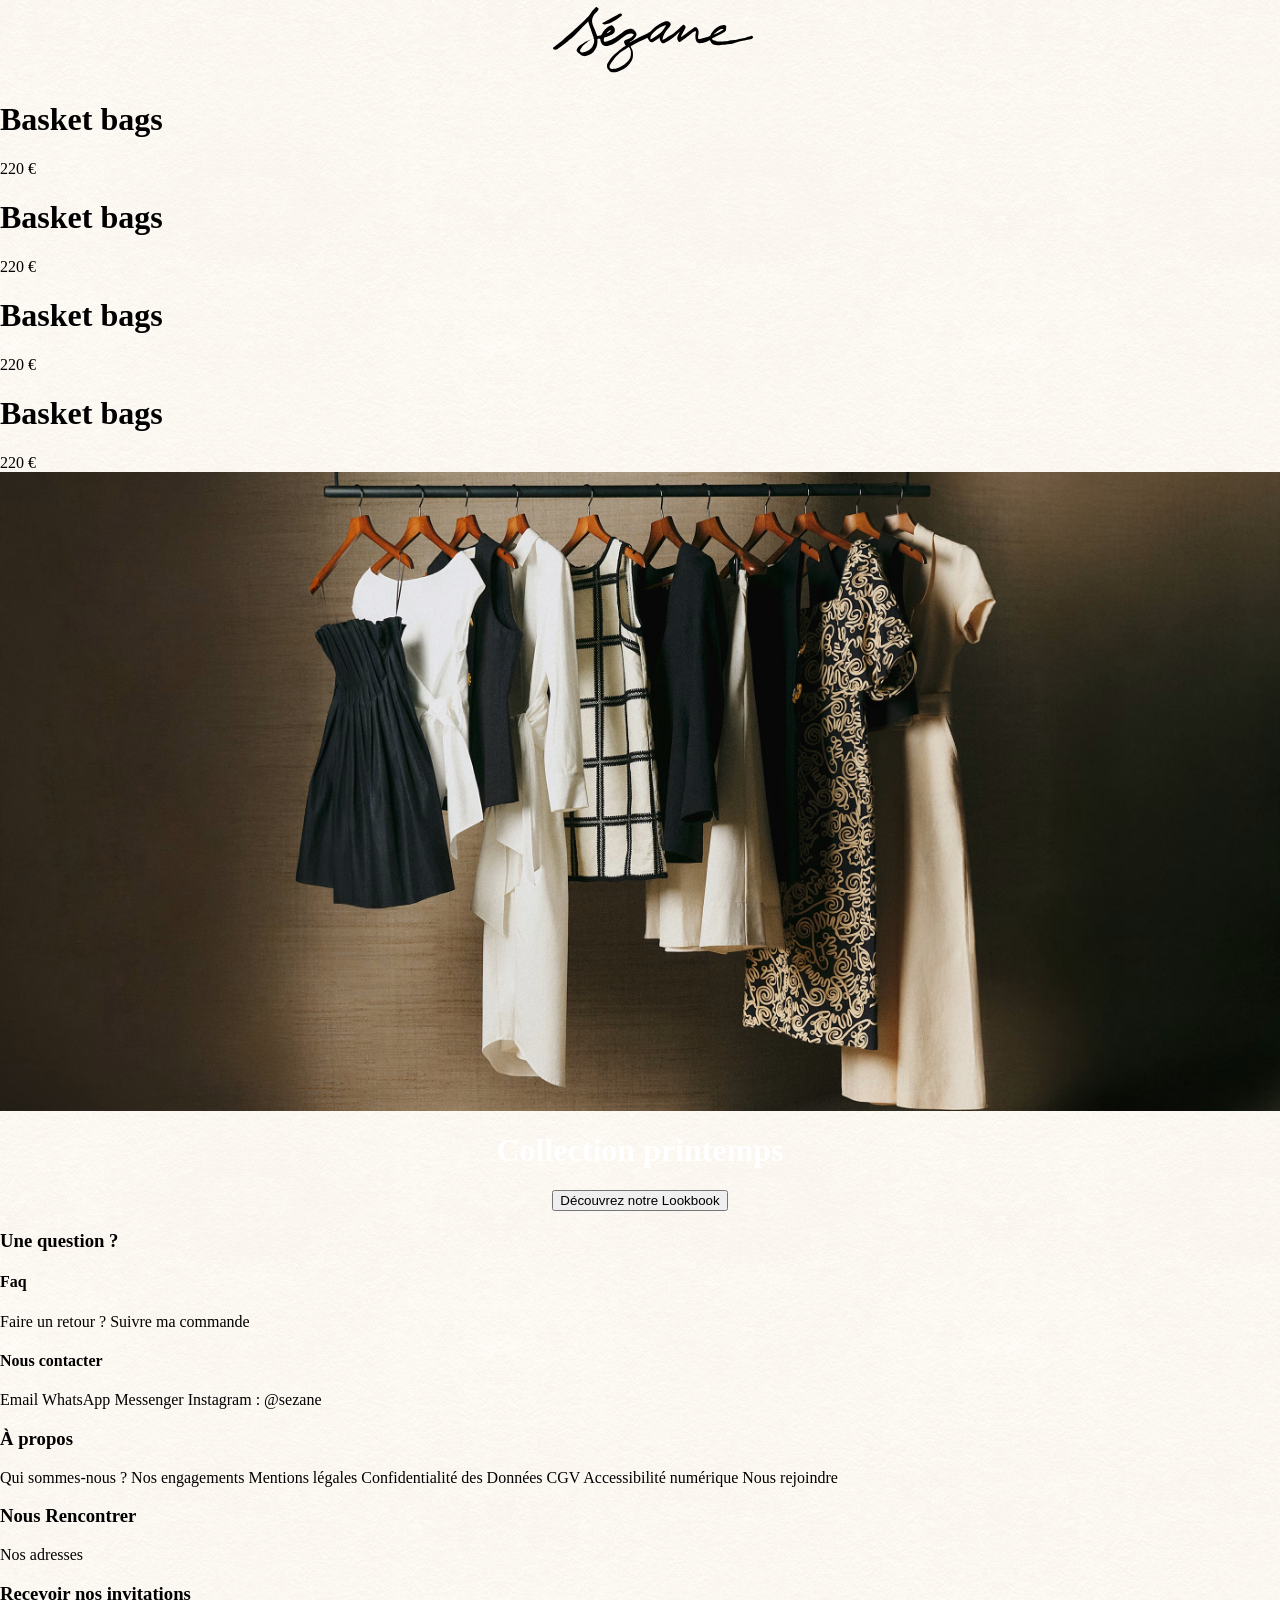
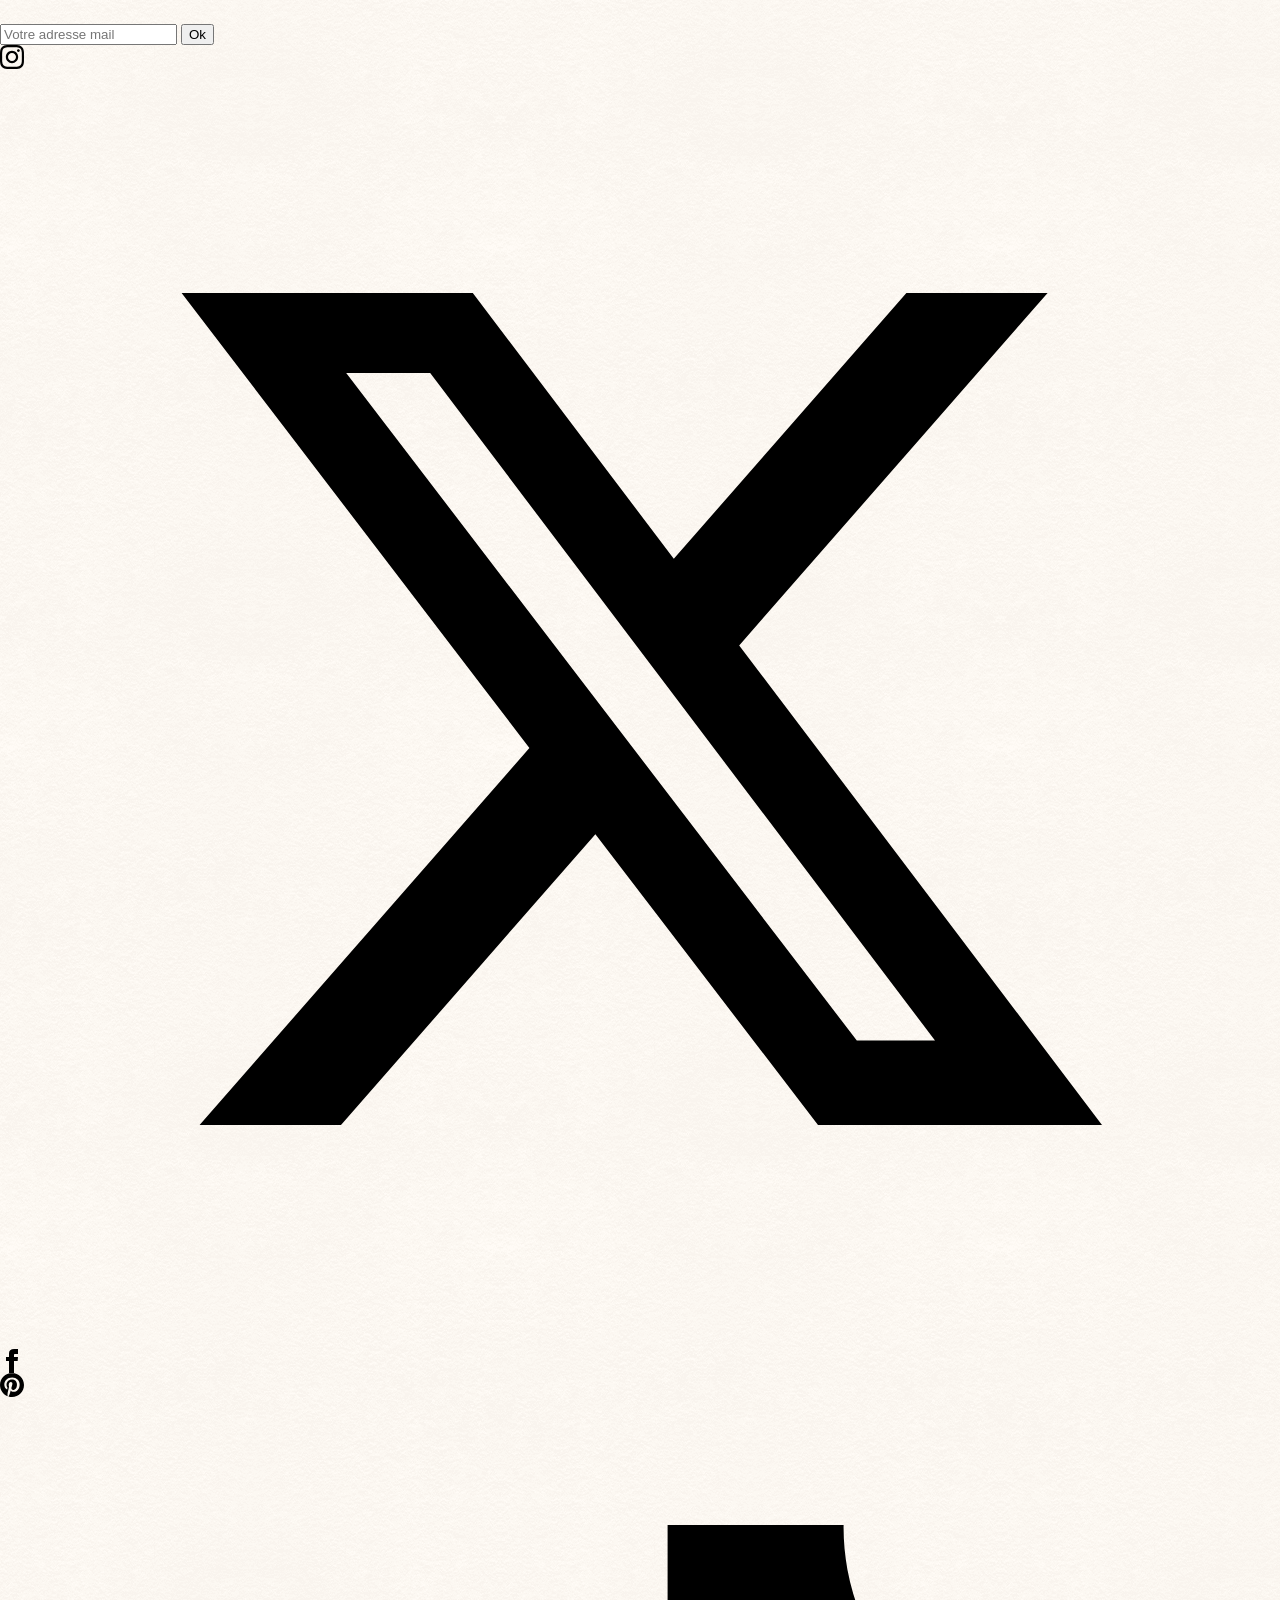
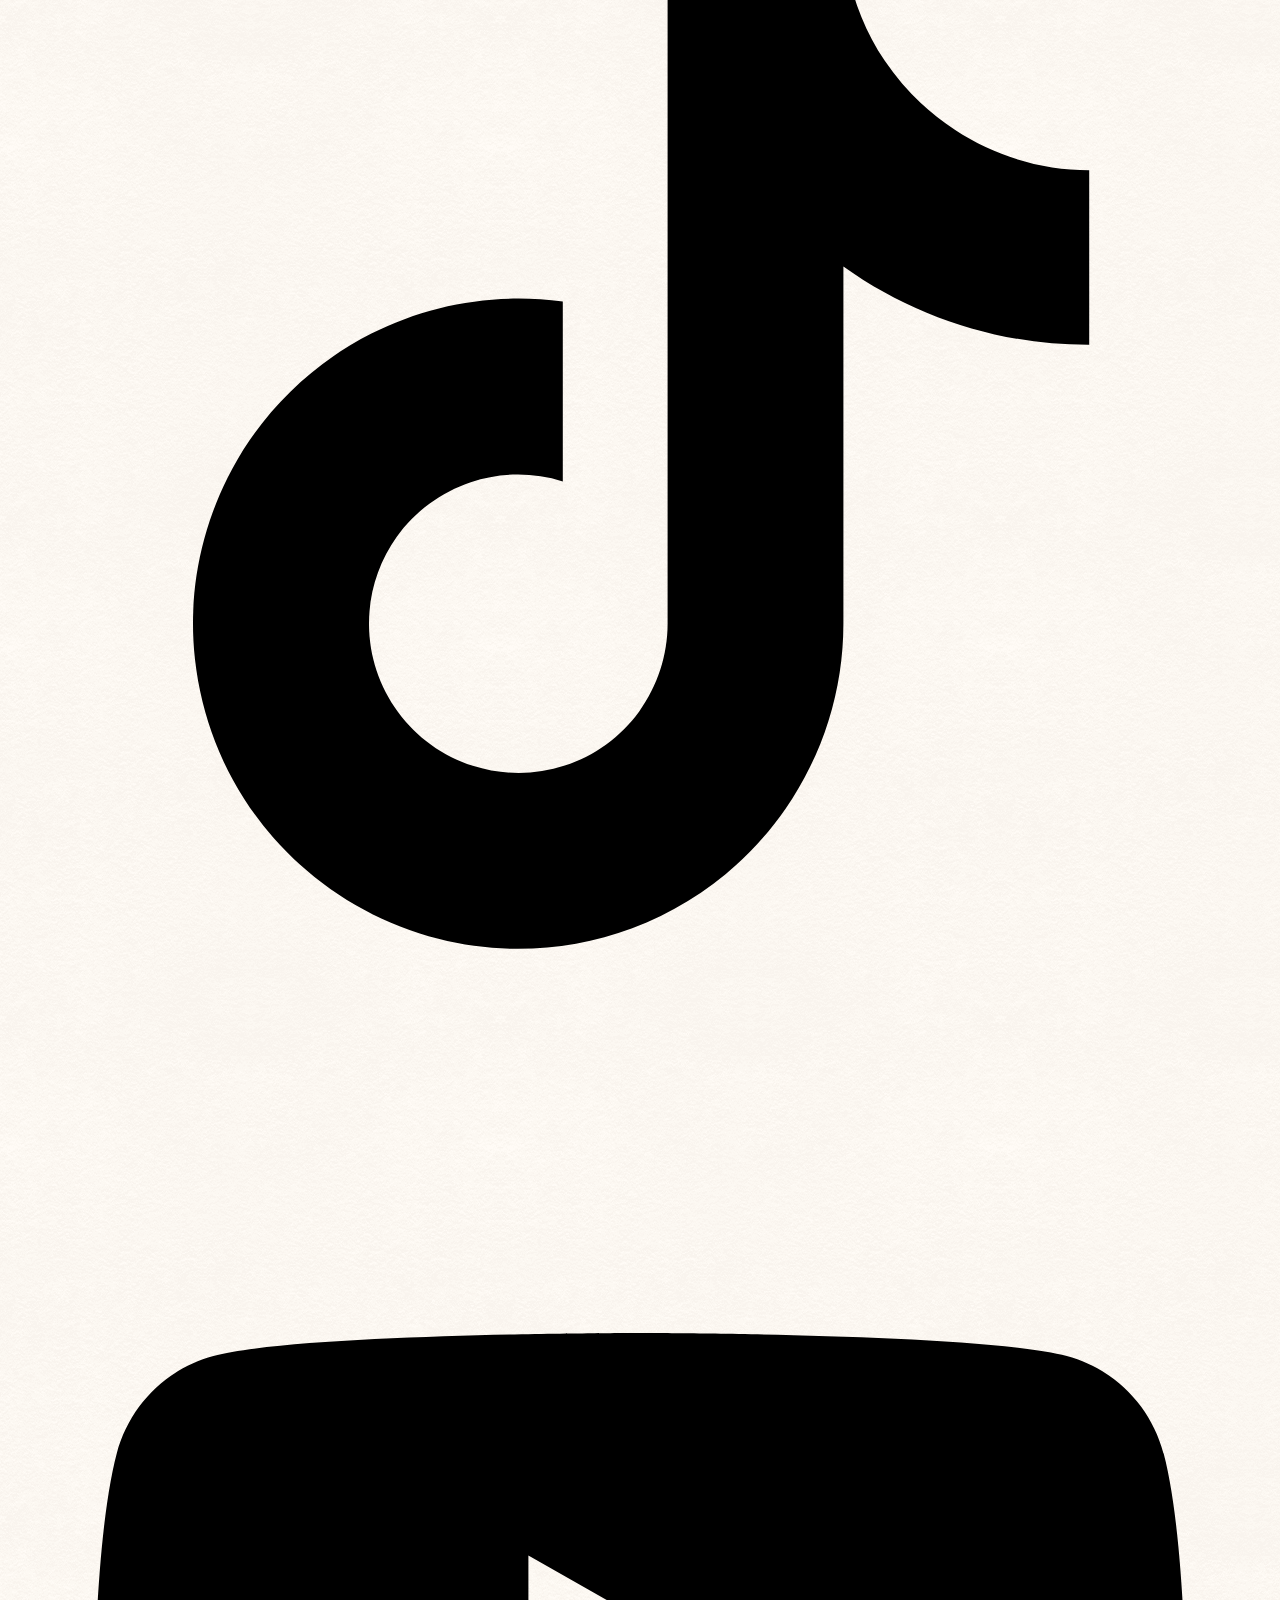
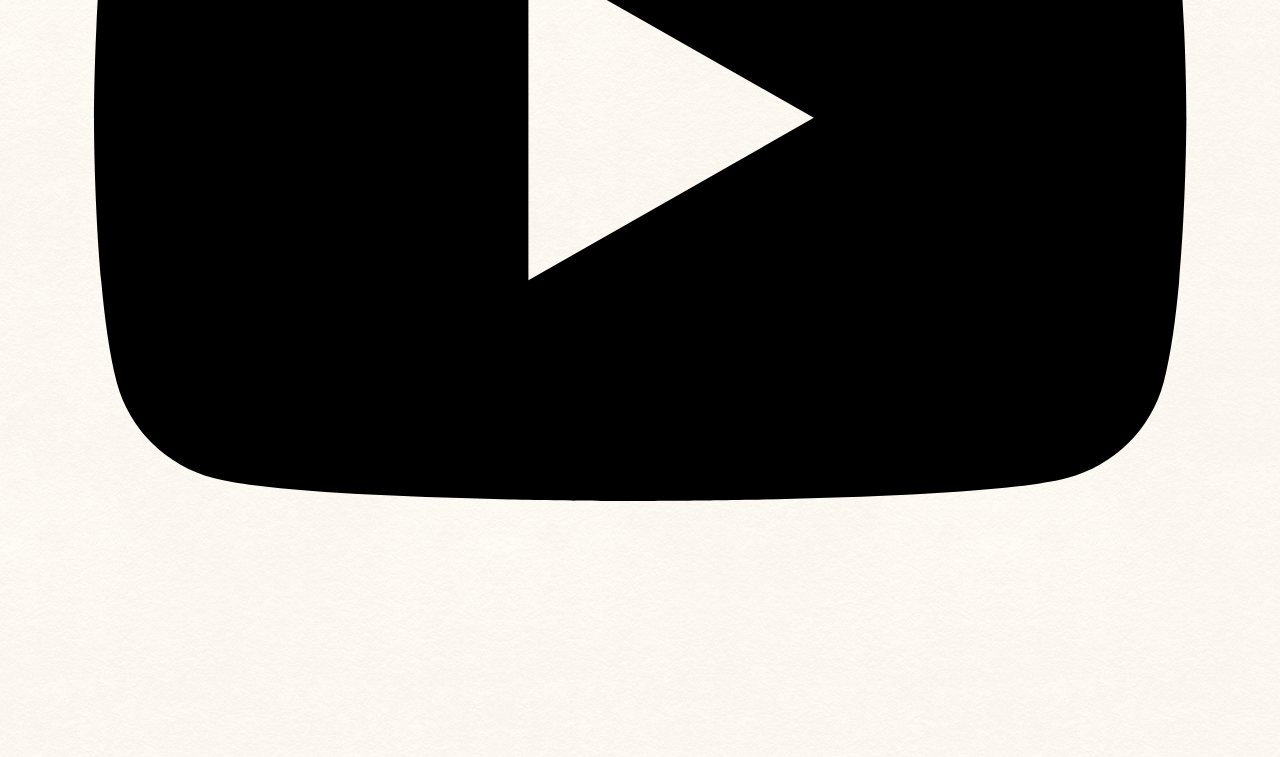
==== top30.html @ 998bc455 "version midi" ====
<!DOCTYPE html>
<html lang="en">

<head>
    <meta charset="UTF-8">
    <meta name="viewport" content="width=device-width, initial-scale=1.0">
    <title>Document</title>
    <link rel="stylesheet" href="styles/styles.css">
    <title>Exercice 1</title>
</head>

<body>
    <!-- Barre de navigation -->
    <nav>
        <div class="nav-lien">
            <a href="./index.html">shop</a>
            <a href="">New in</a>
            <a href="">Shirts</a>
            <a href="">Gift Cards</a>
            <a href="">Top 30</a>
            <a href="">Accessories</a>
            <a href="">Last chance</a>
            <a href="">For him</a>
            <a href="">About</a>
            <a href="./contact.html">Faq</a>
        </div>
        <!-- Menu Burger -->
        <div class="menu-burger">
            <div class="burger"></div>
            <div class="burger"></div>
            <div class="burger"></div>
        </div>
        <!-- Logo  sézane -->
        <div class="logo"><img src="./img/logo-sezane.svg" alt="">
    </nav>
    <!-- Image cliquable pour acheter sacs à mains -->
    <div class="wrapper2">
        <div class="cards-sac">
            <a href=""><img src="./" alt=""></a>
            <h1>Basket bags</h1>
            <div class="barrenoir"></div>
            <span>220 €</span>
        </div>
        <div class="cards-sac">
            <a href=""><img src="./" alt=""></a>
            <h1>Basket bags</h1>
            <div class="barrenoir"></div>
            <span>220 €</span>
        </div>
        <div class="cards-sac">
            <a href=""><img src="./" alt=""></a>
            <h1>Basket bags</h1>
            <div class="barrenoir"></div>
            <span>220 €</span>
        </div>
        <div class="cards-sac">
            <a href=""><img src="./" alt=""></a>
            <h1>Basket bags</h1>
            <div class="barrenoir"></div>
            <span>220 €</span>
        </div>
        <!-- Collection printemps avec la découverte de lookbook -->
        <div class="lookbook">
            <a href=""><img src="./img/background_dresses.avif" alt=""></a>
            <h1>Collection printemps</h1>
            <button>Découvrez notre Lookbook</button>
        </div>
    </div>
    <!-- La partie footer qui est en bas de page -->
    <footer>
        <!-- 1ere block du footer-->
        <div class="question">
            <h3>Une question ?</h3>
            <h4>Faq</h4>
            <span>Faire un retour ?</span>
            <span>Suivre ma commande</span>
            <h4>Nous contacter</h4>
            <span>Email</span>
            <span>WhatsApp</span>
            <span>Messenger</span>
            <span>Instagram : @sezane</span>
        </div>
        <!-- 2eme block du footer -->
        <div class="apropos">
            <h3>À propos</h3>
            <span>Qui sommes-nous ?</span>
            <span>Nos engagements</span>
            <span>Mentions légales</span>
            <span>Confidentialité des Données</span>
            <span>CGV</span>
            <span>Accessibilité numérique</span>
            <span>Nous rejoindre</span>
        </div>
        <!-- 3eme block du footer -->
        <div class="nousrencontrer">
            <h3>Nous Rencontrer</h3>
            <span>Nos adresses</span>
        </div>
        <!-- 4eme block du footer -->
        <div class="recevoir">
            <h3>Recevoir nos invitations</h3>
            <input type="email" placeholder="Votre adresse mail">
            <button class="buttonOk" type="button">Ok</button>
            <!-- Logo cliquable pour siteweb -->
            <div class="logofooter">
                <img src="img/Logo facebook/iconmonstr-instagram-11.svg" alt="">
                <img src="img/Logo facebook/x-twitter-brands-solid-full.svg" alt="">
                <img src="img/Logo facebook/iconmonstr-facebook-1.svg" alt="">
                <img src="img/Logo facebook/iconmonstr-pinterest-1.svg" alt="">
                <img src="img/Logo facebook/tiktok-brands-solid-full.svg" alt="">
                <img src="img/Logo facebook/youtube-brands-solid-full.svg" alt="">
            </div>
        </div>
    </footer>
</body>
---- styles/styles.css ----
/* Permet de faire tenir les padding & border dans les largeurs des boites */
*,
*::before,
*::after {
    box-sizing: border-box;
}

img {
    display: block;
    max-width: 100%;
}

body {
    margin: 0;
    background-image: url(../img/bg_pattern.png);
    padding-top: 80px;
}



.logo {
    width: 200px;
    margin: 0 auto;
}

nav {

    display: flex;
    position: fixed;
    justify-content: space-between;
    align-items: center;
    width: 100%;
    padding: 10px 20px;
    top: 0;
    left: 0;
    height: 80px;
    z-index:3;



}

.menu-burger {

    width: 25px;
    height: 20px;
    display: flex;
    flex-direction: column;
    justify-content: space-between;

}

.burger {
    width: 100%;
    height: 5px;
    color: black;
    border-radius: 2px;
}

.nav-lien a {
    display: none;
}

.wrapper {
    width: 100%;
    display: grid;

}

.cards {
    position: relative;
    text-align: center;
    color: white;

}

.texte-centre {
    position: absolute;
    top: 50%;
    left: 50%;
    transform: translate(-50%,-50%);

}

.grid-cards{
    display: grid;
    grid-template-columns: repeat(2,1fr);

}

.cards:nth-child (9){
    display: grid;
    grid-template-columns: 1fr;
    width: 100vw;

}
}
.cards:nth-child (10){
    display: grid;
    grid-template-columns: 1fr;
    width: 100vw;
    

} 
.cards:nth-child (11){

    object-fit:cover;
    width: 100vw;
    height: 100vh;
 } 

.lookbook{

    object-fit: cover;
    position: relative;
    text-align: center;
    color: white;
    align-items:center ;
    justify-content: center;
    
}


.collection {
    position: absolute;
    top:40%;
    left: 50%;
    transform: translate(-50%,-50%);
    
}

.button{
    position: absolute;
    top:55%;
    left:50%;
    transform: translate(-50%,-50%);
    padding: 20px 40px;
    background-color: transparent;
}
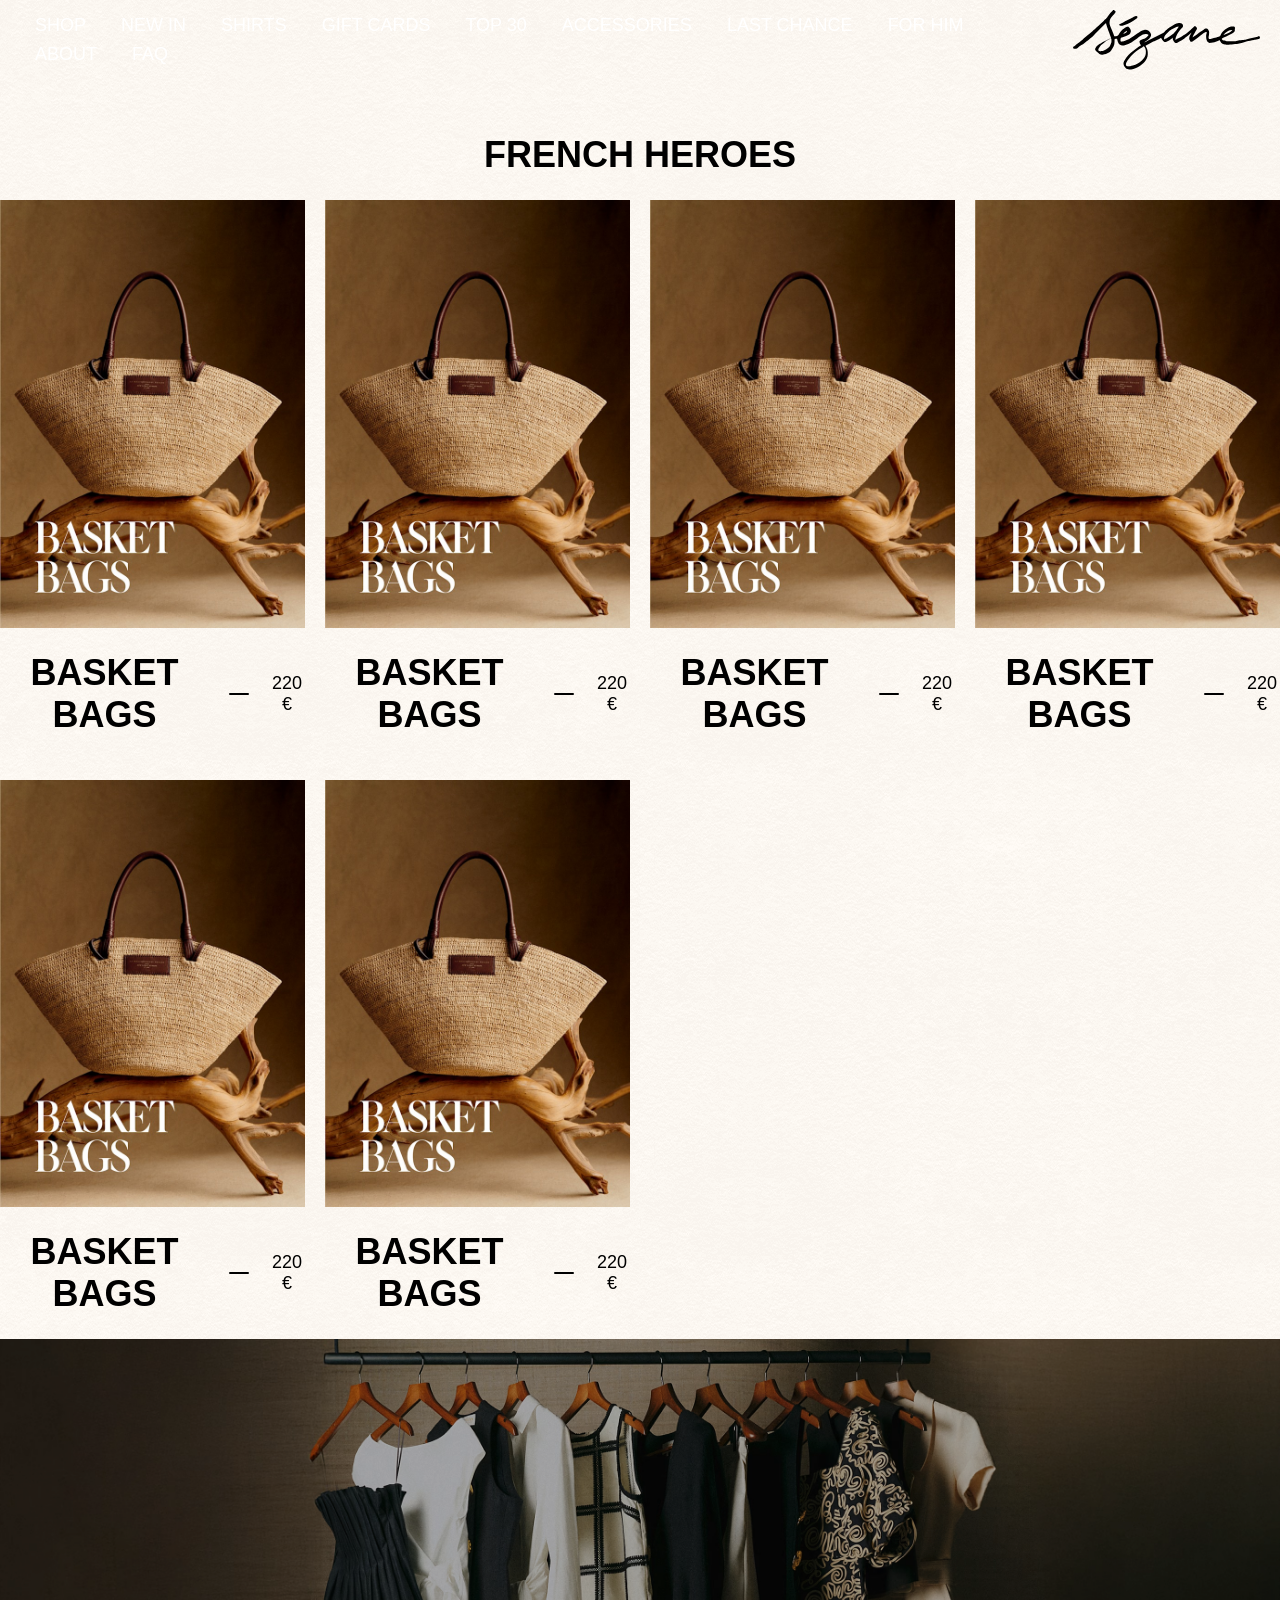
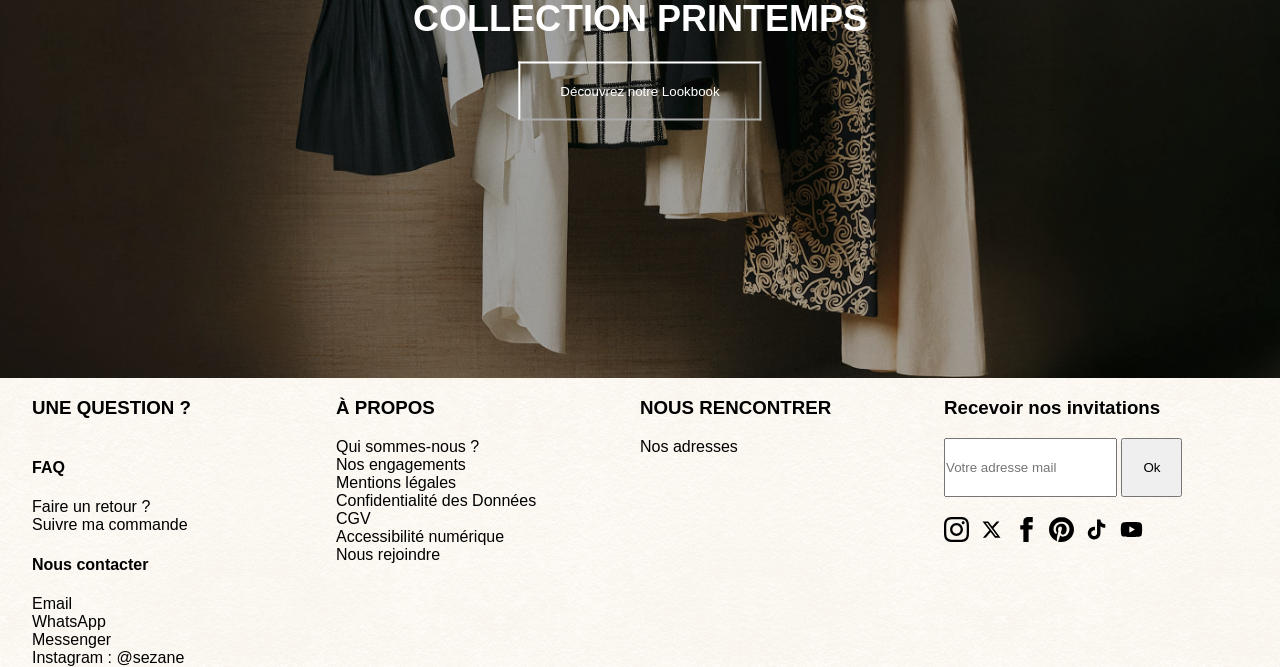
==== commit c4aa36c9: "Envoie final" ====
--- a/top30.html
+++ b/top30.html
@@ -13,7 +13,7 @@
     <!-- Barre de navigation -->
     <nav>
         <div class="nav-lien">
-            <a href="./index.html">shop</a>
+            <a href="">shop</a>
             <a href="">New in</a>
             <a href="">Shirts</a>
             <a href="">Gift Cards</a>
@@ -22,7 +22,7 @@
             <a href="">Last chance</a>
             <a href="">For him</a>
             <a href="">About</a>
-            <a href="./contact.html">Faq</a>
+            <a href="">Faq</a>
         </div>
         <!-- Menu Burger -->
         <div class="menu-burger">
@@ -31,47 +31,77 @@
             <div class="burger"></div>
         </div>
         <!-- Logo  sézane -->
-        <div class="logo"><img src="./img/logo-sezane.svg" alt="">
+        <a href="./index.html">
+            <div class="logo"><img src="./img/logo-sezane.svg" alt="">
+        </a>
     </nav>
+    <!-- Titre principale -->
+    <div class="heroes">
+        <h1>French Heroes</h1>
+    </div>
     <!-- Image cliquable pour acheter sacs à mains -->
-    <div class="wrapper2">
-        <div class="cards-sac">
-            <a href=""><img src="./" alt=""></a>
-            <h1>Basket bags</h1>
-            <div class="barrenoir"></div>
-            <span>220 €</span>
+    <div class="grid-sacs">
+        <div class="cards-sacs">
+            <a href=""><img src="./img/shop1.jpg" alt=""></a>
+            <div class="basket">
+                <h1>Basket bags</h1>
+                <div class="barrenoir"></div>
+                <span>220 €</span>
+            </div>
         </div>
-        <div class="cards-sac">
-            <a href=""><img src="./" alt=""></a>
-            <h1>Basket bags</h1>
-            <div class="barrenoir"></div>
-            <span>220 €</span>
+        <div class="cards-sacs">
+            <a href=""><img src="./img/shop1.jpg" alt=""></a>
+            <div class="basket">
+                <h1>Basket bags</h1>
+                <div class="barrenoir"></div>
+                <span>220 €</span>
+            </div>
         </div>
-        <div class="cards-sac">
-            <a href=""><img src="./" alt=""></a>
-            <h1>Basket bags</h1>
-            <div class="barrenoir"></div>
-            <span>220 €</span>
+        <div class="cards-sacs">
+            <a href=""><img src="./img/shop1.jpg" alt=""></a>
+            <div class="basket">
+                <h1>Basket bags</h1>
+                <div class="barrenoir"></div>
+                <span>220 €</span>
+            </div>
         </div>
-        <div class="cards-sac">
-            <a href=""><img src="./" alt=""></a>
-            <h1>Basket bags</h1>
-            <div class="barrenoir"></div>
-            <span>220 €</span>
+        <div class="cards-sacs">
+            <a href=""><img src="./img/shop1.jpg" alt=""></a>
+            <div class="basket">
+                <h1>Basket bags</h1>
+                <div class="barrenoir"></div>
+                <span>220 €</span>
+            </div>
         </div>
-        <!-- Collection printemps avec la découverte de lookbook -->
-        <div class="lookbook">
-            <a href=""><img src="./img/background_dresses.avif" alt=""></a>
-            <h1>Collection printemps</h1>
-            <button>Découvrez notre Lookbook</button>
+        <div class="cards-sacs">
+            <a href=""><img src="./img/shop1.jpg" alt=""></a>
+            <div class="basket">
+                <h1>Basket bags</h1>
+                <div class="barrenoir"></div>
+                <span>220 €</span>
+            </div>
         </div>
+        <div class="cards-sacs">
+            <a href=""><img src="./img/shop1.jpg" alt=""></a>
+            <div class="basket">
+                <h1>Basket bags</h1>
+                <div class="barrenoir"></div>
+                <span>220 €</span>
+            </div>
+        </div>
+    </div>
+    <!-- Collection printemps avec la découverte de lookbook -->
+    <div class="lookbook">
+        <a href=""><img src="./img/background_dresses.avif" alt=""></a>
+        <h1 class="collection">Collection printemps</h1>
+        <button class="button">Découvrez notre Lookbook</button>
     </div>
     <!-- La partie footer qui est en bas de page -->
     <footer>
         <!-- 1ere block du footer-->
-        <div class="question">
+        <div class="blockfooter">
             <h3>Une question ?</h3>
-            <h4>Faq</h4>
+            <h4 class="faq">Faq</h4>
             <span>Faire un retour ?</span>
             <span>Suivre ma commande</span>
             <h4>Nous contacter</h4>
@@ -81,7 +111,7 @@
             <span>Instagram : @sezane</span>
         </div>
         <!-- 2eme block du footer -->
-        <div class="apropos">
+        <div class="blockfooter">
             <h3>À propos</h3>
             <span>Qui sommes-nous ?</span>
             <span>Nos engagements</span>
@@ -92,23 +122,26 @@
             <span>Nous rejoindre</span>
         </div>
         <!-- 3eme block du footer -->
-        <div class="nousrencontrer">
+        <div class="blockfooter">
             <h3>Nous Rencontrer</h3>
             <span>Nos adresses</span>
         </div>
         <!-- 4eme block du footer -->
         <div class="recevoir">
             <h3>Recevoir nos invitations</h3>
-            <input type="email" placeholder="Votre adresse mail">
-            <button class="buttonOk" type="button">Ok</button>
+            <div class="adressemail">
+                <input type="email" placeholder="Votre adresse mail" class="inputemail">
+                <button class="buttonOk" type="button">Ok</button>
+            </div>
+
             <!-- Logo cliquable pour siteweb -->
             <div class="logofooter">
-                <img src="img/Logo facebook/iconmonstr-instagram-11.svg" alt="">
-                <img src="img/Logo facebook/x-twitter-brands-solid-full.svg" alt="">
-                <img src="img/Logo facebook/iconmonstr-facebook-1.svg" alt="">
-                <img src="img/Logo facebook/iconmonstr-pinterest-1.svg" alt="">
-                <img src="img/Logo facebook/tiktok-brands-solid-full.svg" alt="">
-                <img src="img/Logo facebook/youtube-brands-solid-full.svg" alt="">
+                <img src="img/Logo facebook/iconmonstr-instagram-11.svg" alt="" class="logo-svg">
+                <img src="img/Logo facebook/x-twitter-brands-solid-full.svg" alt="" class="logo-svg">
+                <img src="img/Logo facebook/iconmonstr-facebook-1.svg" alt="" class="logo-svg">
+                <img src="img/Logo facebook/iconmonstr-pinterest-1.svg" alt="" class="logo-svg">
+                <img src="img/Logo facebook/tiktok-brands-solid-full.svg" alt="" class="logo-svg">
+                <img src="img/Logo facebook/youtube-brands-solid-full.svg" alt="" class="logo-svg">
             </div>
         </div>
     </footer>
--- a/styles/styles.css
+++ b/styles/styles.css
@@ -14,6 +14,14 @@
     margin: 0;
     background-image: url(../img/bg_pattern.png);
     padding-top: 80px;
+    
+
+}
+
+body> :not(footer) {
+    text-transform: uppercase;
+    font-family: "Oswald", sans-serif;
+    font-size: 18px;
 }
 
 
@@ -34,12 +42,11 @@
     top: 0;
     left: 0;
     height: 80px;
-    z-index:3;
-
-
-
-}
-
+    z-index: 3;
+}
+
+
+/* image du menu burger */
 .menu-burger {
 
     width: 25px;
@@ -52,8 +59,8 @@
 
 .burger {
     width: 100%;
-    height: 5px;
-    color: black;
+    height: 3px;
+    background-color: black;
     border-radius: 2px;
 }
 
@@ -61,9 +68,9 @@
     display: none;
 }
 
-.wrapper {
-    width: 100%;
+.grid-cards {
     display: grid;
+    grid-template-columns: repeat(2, 1fr);
 
 }
 
@@ -78,62 +85,226 @@
     position: absolute;
     top: 50%;
     left: 50%;
-    transform: translate(-50%,-50%);
-
-}
-
-.grid-cards{
-    display: grid;
-    grid-template-columns: repeat(2,1fr);
-
-}
-
-.cards:nth-child (9){
-    display: grid;
-    grid-template-columns: 1fr;
-    width: 100vw;
-
-}
-}
-.cards:nth-child (10){
-    display: grid;
-    grid-template-columns: 1fr;
-    width: 100vw;
-    
-
-} 
-.cards:nth-child (11){
-
-    object-fit:cover;
+    transform: translate(-50%, -50%);
+
+}
+
+
+/* .cards:nth-child(9) img {
+
+    display: block;
+    object-fit: cover;
     width: 100vw;
     height: 100vh;
- } 
-
-.lookbook{
+
+
+}
+
+.cards:nth-child(10) img {
+
+    display: block;
+    object-fit: cover;
+    width: 100vw;
+    height: 100vh;
+
+
+}
+
+.cards:nth-child(11) img {
+    display: block;
+    object-fit: cover;
+    width: 100vw;
+    height: 100vh;
+
+} */
+
+
+/* lookbook */
+
+.lookbook {
 
     object-fit: cover;
     position: relative;
     text-align: center;
     color: white;
-    align-items:center ;
+    align-items: center;
     justify-content: center;
-    
+
 }
 
 
 .collection {
     position: absolute;
-    top:40%;
+    top: 40%;
     left: 50%;
-    transform: translate(-50%,-50%);
-    
-}
-
-.button{
-    position: absolute;
-    top:55%;
-    left:50%;
-    transform: translate(-50%,-50%);
+    transform: translate(-50%, -50%);
+    z-index: 3;
+
+}
+
+.button {
+    position: absolute;
+    top: 55%;
+    left: 50%;
+    transform: translate(-50%, -50%);
     padding: 20px 40px;
     background-color: transparent;
-}
+    color: white;
+    border-color: white;
+    z-index: 3;
+}
+
+.lookbook::before {
+    display: block;
+    content: "";
+    position: absolute;
+    height: 100%;
+    width: 100%;
+    z-index: 1;
+    background-color: rgba(0, 0, 0, 0.3);
+}
+
+/* footer */
+
+footer {
+    display: grid;
+    grid-template-columns: repeat(auto-fit, minmax(250px, 1fr));
+    padding: 0 2rem;
+    font-family: "Open Sans", sans-serif;
+}
+
+.logofooter {
+    display: flex;
+    padding: 20px 0;
+    gap: 10px;
+
+}
+
+img.logo-svg {
+
+    width: 25px;
+    height: 25px;
+}
+
+img.logo-svg:hover {
+    color: brown;
+}
+
+
+.blockfooter {
+    display: flex;
+    flex-direction: column;
+
+}
+
+.blockfooter h3,
+.faq {
+    text-transform: uppercase;
+}
+
+
+.inputemail {
+    padding: 20px 0;
+}
+
+.buttonOk {
+    padding: 20px 20px;
+}
+
+/* French Heroes Page 2 */
+
+.heroes {
+    padding-top: 30px;
+    text-align: center;
+    text-transform: uppercase;
+}
+
+.cards-sacs {
+    text-align: center;
+
+}
+
+.texte-centre {
+    position: absolute;
+    top: 50%;
+    left: 50%;
+    transform: translate(-50%, -50%);
+
+}
+
+.grid-sacs {
+    display: grid;
+    grid-template-columns: repeat(2, 1fr);
+    gap: 20px;
+
+}
+
+.basket {
+    display: flex;
+    justify-content: center;
+    align-items: center;
+    margin-top: 0px;
+
+}
+
+.barrenoir {
+    width: 25px;
+    height: 2px;
+    background-color: black;
+    border-radius: 2px;
+    margin: 20px 20px;
+}
+
+@media (min-width: 770px) {
+    .grid-cards {
+        display: grid;
+        grid-template-columns: repeat(4, 1fr);
+
+    }
+
+    .grid-sacs {
+        display: grid;
+        grid-template-columns: repeat(4, 1fr);
+
+    }
+
+}
+
+@media (min-width: 1024px) {
+
+    .nav-lien a {
+
+        display: inline-block;
+        position: relative;
+        text-decoration: none;
+        padding: 4px 15px;
+        color: white;
+
+
+    }
+
+    .menu-burger {
+        display: none;
+    }
+
+    .nav {
+        padding-top: 0;
+
+    }
+
+    .logo {
+        color: white;
+    }
+
+    .grid-cards {
+        display: grid;
+        grid-template-columns: repeat(4, 1fr);
+
+    }
+
+    .grid-sacs {
+        display: grid;
+        grid-template-columns: repeat(4, 1fr);
+
+    }
+}
